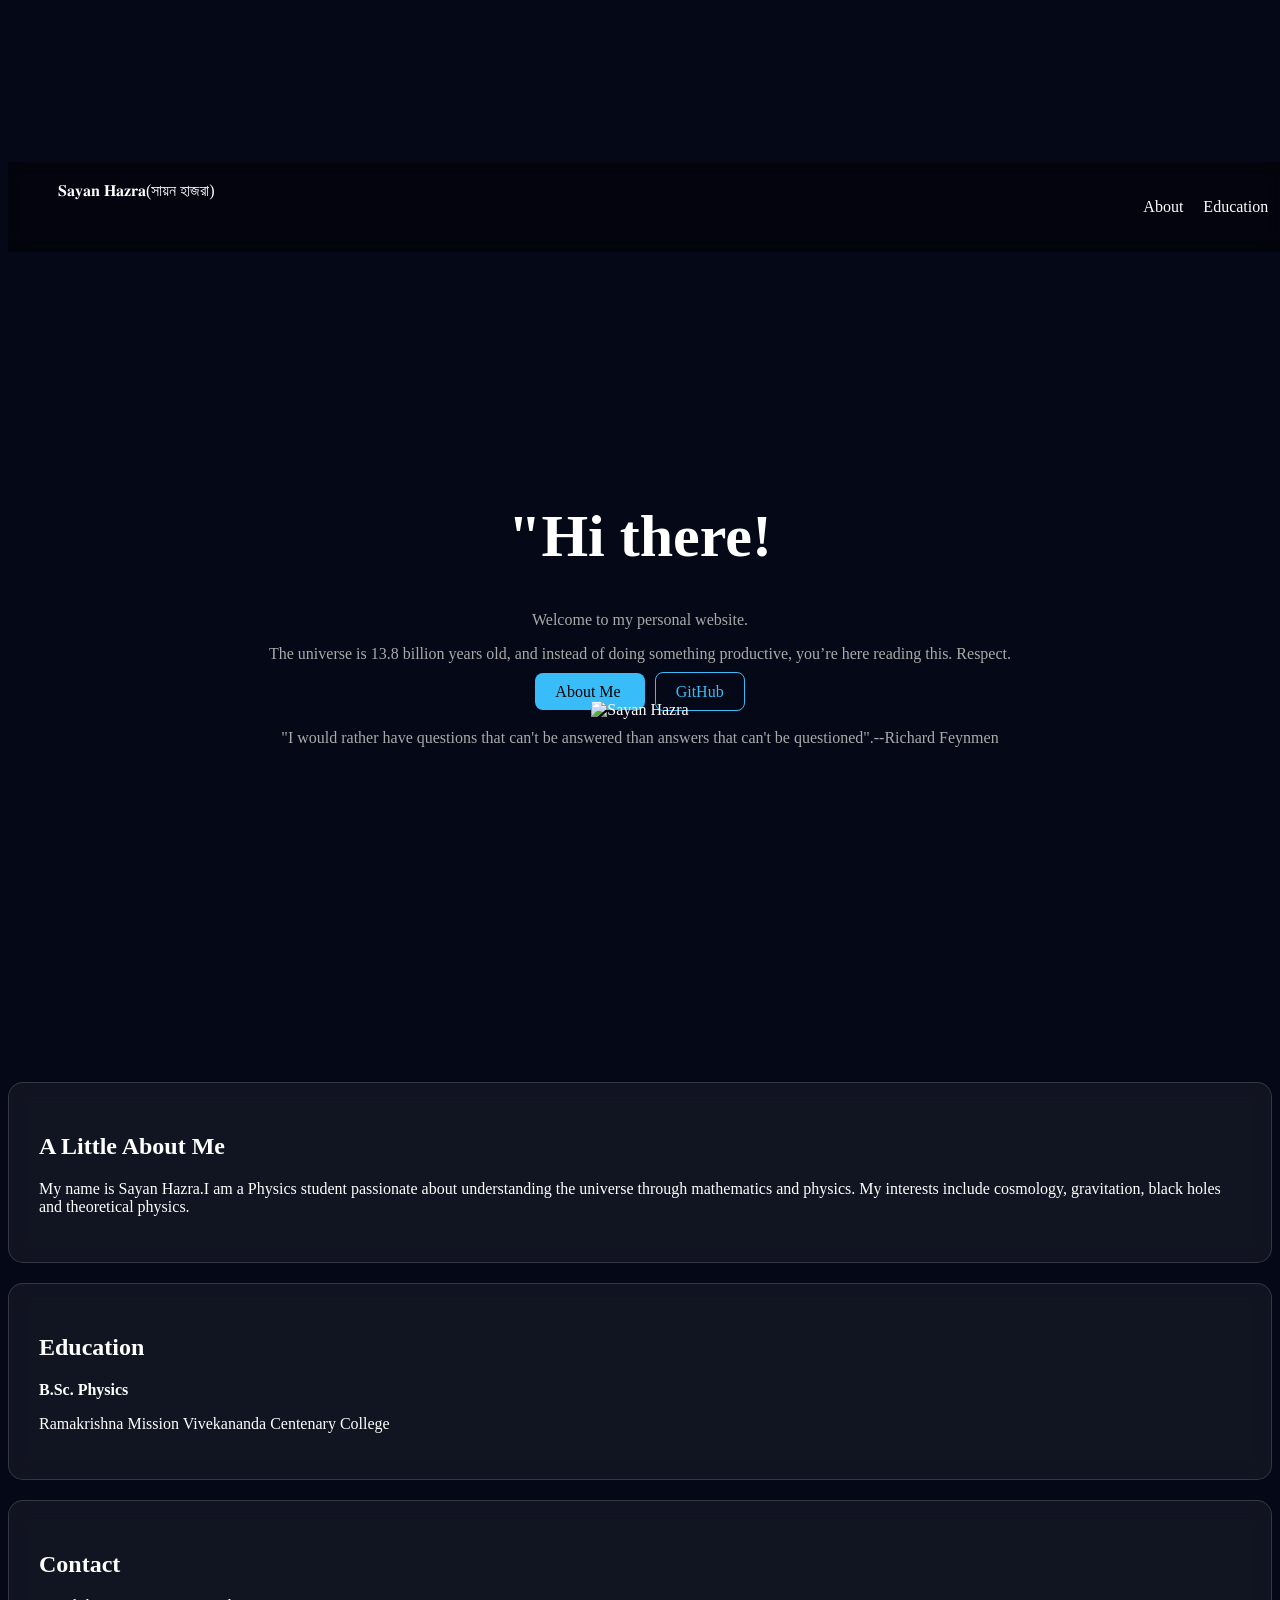
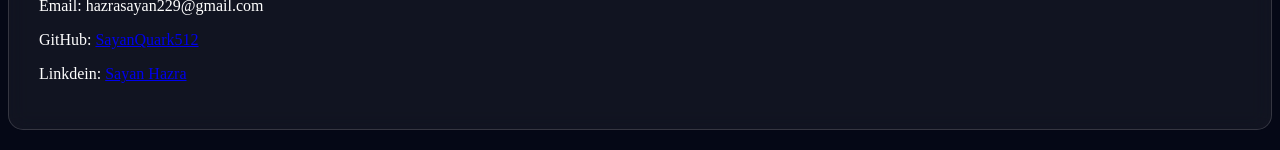
==== index.html @ bc983102 "Update index.html" ====
<!DOCTYPE html>

<html lang="en">
<head>
<meta charset="UTF-8">
<meta name="viewport" content="width=device-width, initial-scale=1.0">
<title>Sayan Hazra | Physics Student</title>

<link rel="stylesheet" href="style.css">

<link href="https://fonts.googleapis.com/css2?family=Inter:wght@300;400;500;600;700&display=swap" rel="stylesheet">
</head>

<body>

<!-- VIDEO BACKGROUND -->

<video autoplay muted loop playsinline id="bg-video">
    <source src="videos/background.mp4" type="video/mp4">
</video>

<!-- NAVBAR -->

<nav>
    <div class="logo">𝐒𝐚𝐲𝐚𝐧 𝐇𝐚𝐳𝐫𝐚(সায়ন হাজরা)</div>
    
  

<ul>
    <li><a href="#about">About</a></li>
    <li><a href="#education">Education</a></li>
    <li><a href="#contact">Contact</a></li>
</ul>


</nav>

<!-- HERO -->

<header>


<div class="hero">

    <div class="hero-text">

        <h1>"Hi there!</h1>

        <p>Welcome to my personal website.</p>

        <p>
            The universe is 13.8 billion years old, and instead of doing something productive, you’re here reading this. Respect.
        </p>

        <div class="buttons">

            <a href="#about" class="btn">
                About Me
            </a>

            <a href="https://github.com/SayanQuark512"
               class="btn outline">
                GitHub
            </a>

        </div>

    </div>

    <div class="hero-image">

        <img src="images/profile.png"
             alt="Sayan Hazra">
        <p class="quote">
            "I would rather have questions that can't be answered than answers that can't be questioned".--Richard Feynmen
        </p>
    </div>

   
        

</div>


</header>

<!-- ABOUT -->

<section id="about" class="card">

<h2>A Little About Me</h2>

<p>
    My name is Sayan Hazra.I am a Physics student passionate about understanding
    the universe through mathematics and physics.
    My interests include cosmology, gravitation,
    black holes and theoretical physics.
</p>


</section>

<!-- EDUCATION -->

<section id="education" class="card">


<h2>Education</h2>

<p>
    <strong>B.Sc. Physics</strong>
</p>

<p>
    Ramakrishna Mission Vivekananda Centenary College
</p>




</section>

<!-- CONTACT -->

<section id="contact" class="card">


<h2>Contact</h2>

<p>
    Email:
    hazrasayan229@gmail.com
</p>

<p>
    GitHub:
    <a href="https://github.com/SayanQuark512">
        SayanQuark512
    </a>
</p>
<p>
    Linkdein:
    <a href="https://linkedin.com/in/sayan-hazra-829270294">
        Sayan Hazra
    </a>
</p>


</section>

</body>
</html>
---- style.css ----
```css
* {
    margin: 0;
    padding: 0;
    box-sizing: border-box;
    font-family: 'Inter', sans-serif;
}

body {
    background: #050816;
    color: white;
    overflow-x: hidden;
}

/* STAR CANVAS */
#stars {
    position: fixed;
    top: 0;
    left: 0;
    width: 100%;
    height: 100%;
    z-index: -1;
}

/* NAVBAR */
nav {
    display: flex;
    justify-content: space-between;
    padding: 20px 50px;
    position: fixed;
    width: 100%;
    background: rgba(0,0,0,0.4);
    backdrop-filter: blur(10px);
}
.card{
    background: rgba(255,255,255,0.08);
    backdrop-filter: blur(12px);
    -webkit-backdrop-filter: blur(12px);
    border: 1px solid rgba(255,255,255,0.15);
    border-radius: 20px;
}

nav ul {
    display: flex;
    list-style: none;
    gap: 20px;
}

nav a {
    color: white;
    text-decoration: none;
}

/* HERO */
header {
    height: 100vh;
    display: flex;
    justify-content: center;
    align-items: center;
    text-align: center;
}

.hero h1 {
    font-size: 60px;
}

.hero p {
    margin-top: 10px;
    color: #aaa;
}

.buttons {
    margin-top: 20px;
}

.btn {
    padding: 10px 20px;
    background: #38bdf8;
    color: black;
    text-decoration: none;
    margin: 5px;
    border-radius: 8px;
}

.outline {
    background: transparent;
    border: 1px solid #38bdf8;
    color: #38bdf8;
}

/* SECTIONS */
section {
    padding: 80px 20%;
}

.card {
    background: rgba(255,255,255,0.05);
    padding: 30px;
    border-radius: 15px;
    margin: 20px 0;
    backdrop-filter: blur(10px);
}

/* GRID */
.grid {
    display: grid;
    grid-template-columns: repeat(auto-fit, minmax(150px, 1fr));
    gap: 15px;
    margin-top: 20px;
}

.box {
    background: rgba(255,255,255,0.08);
    padding: 15px;
    text-align: center;
    border-radius: 10px;
}
```
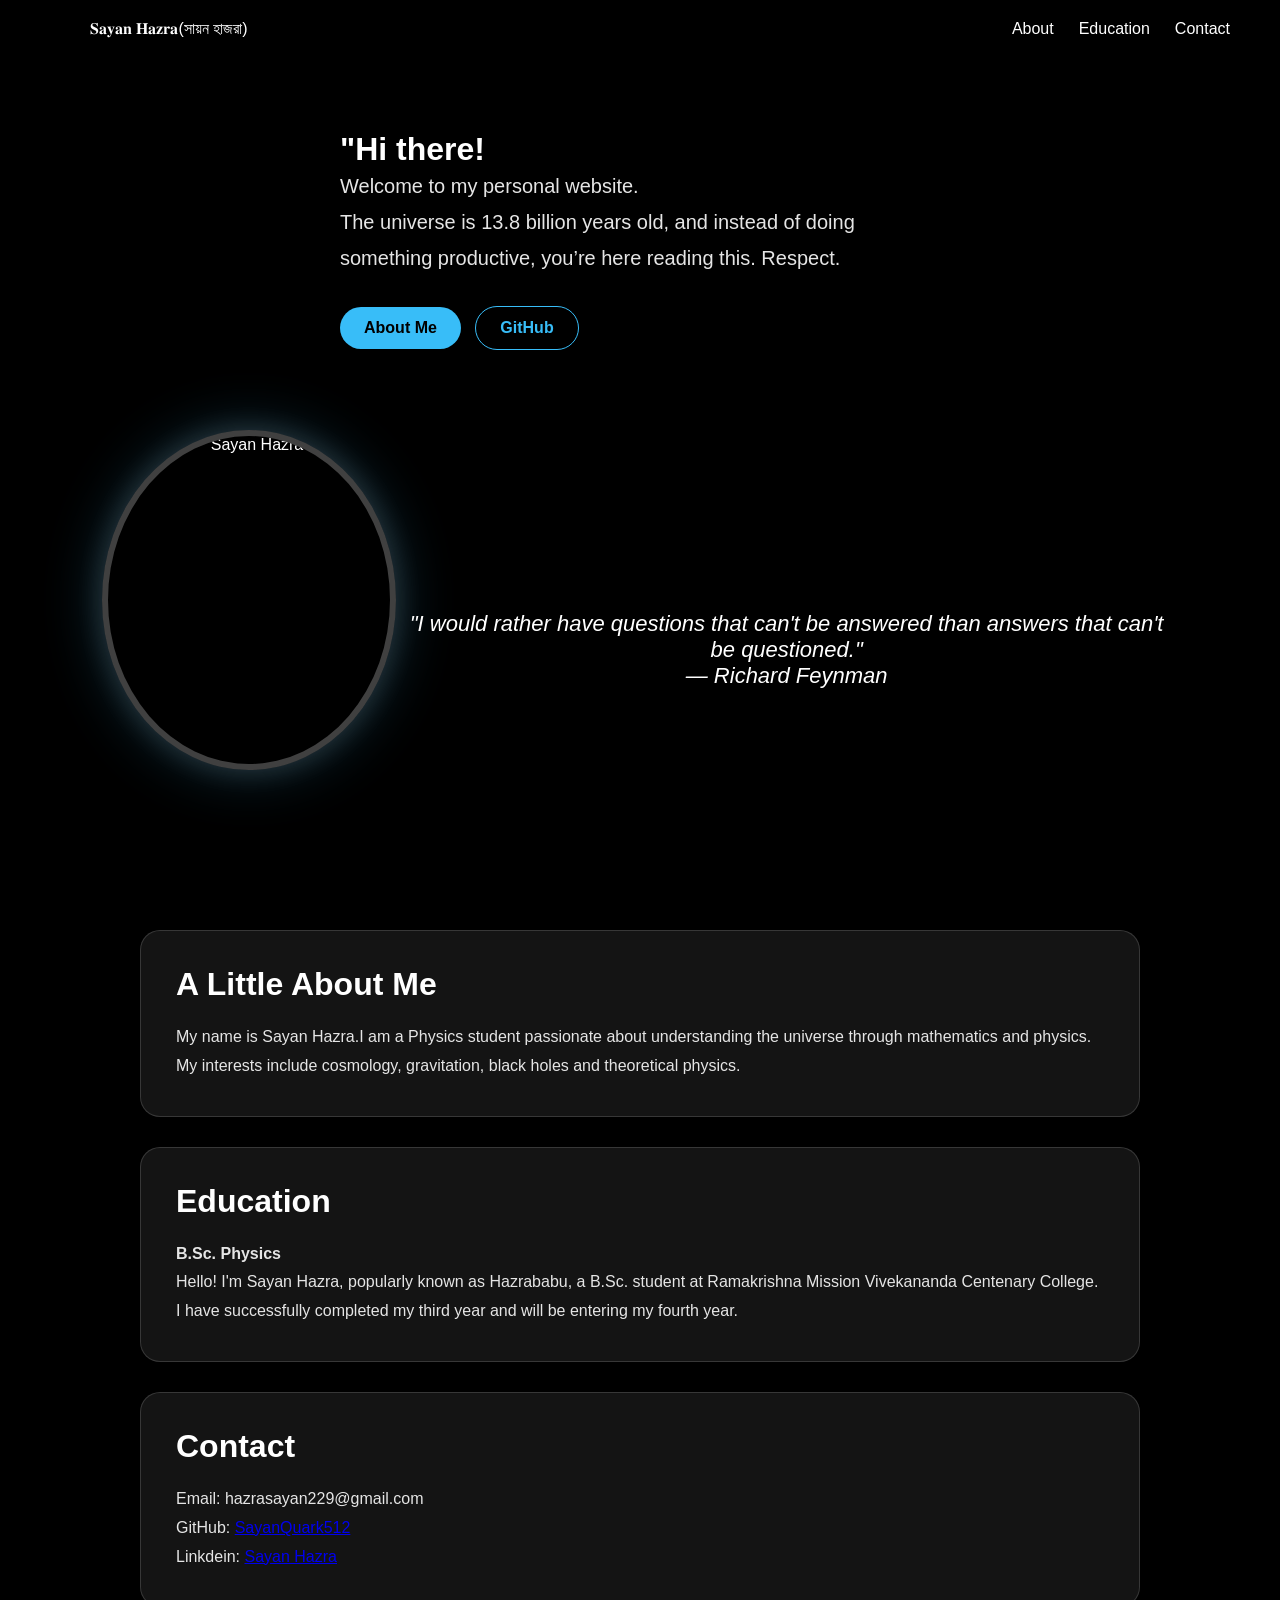
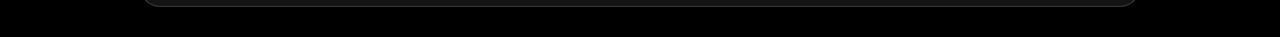
==== commit 853c9605: "Update index.html" ====
--- a/index.html
+++ b/index.html
@@ -72,7 +72,9 @@
         <img src="images/profile.png"
              alt="Sayan Hazra">
         <p class="quote">
-            "I would rather have questions that can't be answered than answers that can't be questioned".--Richard Feynmen
+            "I would rather have questions that can't be answered than answers that can't be questioned."
+            <br>
+            — Richard Feynman
         </p>
     </div>
 
@@ -112,7 +114,8 @@
 </p>
 
 <p>
-    Ramakrishna Mission Vivekananda Centenary College
+    Hello! I'm Sayan Hazra, popularly known as Hazrababu, a B.Sc. student at Ramakrishna Mission Vivekananda Centenary College.
+    I have successfully completed my third year and will be entering my fourth year.
 </p>
 
 
--- a/style.css
+++ b/style.css
@@ -1,118 +1,304 @@
-```css
-* {
-    margin: 0;
-    padding: 0;
-    box-sizing: border-box;
-    font-family: 'Inter', sans-serif;
-}
-
-body {
-    background: #050816;
-    color: white;
-    overflow-x: hidden;
-}
-
-/* STAR CANVAS */
-#stars {
-    position: fixed;
-    top: 0;
-    left: 0;
-    width: 100%;
-    height: 100%;
-    z-index: -1;
+*{
+    margin:0;
+    padding:0;
+    box-sizing:border-box;
+    font-family:'Inter',sans-serif;
+}
+
+html{
+    scroll-behavior:smooth;
+}
+
+body{
+    background:#000;
+    color:white;
+    overflow-x:hidden;
+}
+
+/* VIDEO BACKGROUND */
+
+#bg-video{
+    position:fixed;
+    top:0;
+    left:0;
+    width:100vw;
+    height:100vh;
+    object-fit:cover;
+    z-index:-2;
+}
+
+/* DARK OVERLAY */
+
+body::before{
+    content:"";
+    position:fixed;
+    inset:0;
+    background:rgba(0,0,0,0.45);
+    z-index:-1;
 }
 
 /* NAVBAR */
-nav {
-    display: flex;
-    justify-content: space-between;
-    padding: 20px 50px;
-    position: fixed;
-    width: 100%;
-    background: rgba(0,0,0,0.4);
-    backdrop-filter: blur(10px);
-}
+
+nav{
+    position:fixed;
+    top:0;
+    left:0;
+    width:100%;
+
+    display:flex;
+    justify-content:space-between;
+    align-items:center;
+
+    padding:20px 50px;
+
+    background:rgba(0,0,0,0.25);
+    backdrop-filter:blur(10px);
+
+    z-index:1000;
+}
+
+.logo{
+    margin-left:40px;   /* moves it a little right */
+}
+
+.logo .name{
+    font-size:2rem;     /* bigger name */
+    font-weight:700;
+    color:white;
+}
+
+.logo .quote{
+    font-size:0.8rem;
+    color:#cfcfcf;
+    margin-top:5px;
+    font-style:italic;
+    line-height:1.4;
+}
+
+nav ul{
+    display:flex;
+    list-style:none;
+    gap:25px;
+}
+
+nav a{
+    color:white;
+    text-decoration:none;
+    transition:0.3s;
+}
+
+nav a:hover{
+    color:#38bdf8;
+}
+
+/* HERO SECTION */
+
+header{
+    height:100vh;
+    display:flex;
+    align-items:center;
+    justify-content:center;
+
+    padding-top:80px;
+    padding-left:8%;
+    padding-right:8%;
+}
+
+.hero{
+    width:100%;
+    max-width:1400px;
+
+    display:flex;
+    flex-direction: column;
+    align-items: center;
+    justify-content:space-between;
+    align-items:center;
+
+    gap:80px;
+}
+
+.hero-image {
+    text-align: center;
+    margin-bottom: 80px; /* space below image */
+}
+
+.hero-image img {
+    width: 250px;   /* adjust size if needed */
+    height: auto;
+    border-radius: 50%; /* optional nice circle look */
+}
+
+/* BIG GAP CONTROL */
+.quote {
+    margin-top: 100px;   /* 👈 this creates huge gap */
+    text-align: center;
+    font-size: 22px;
+    font-style: italic;
+    color: #ffffff;
+    max-width: 800px;
+    margin-left: auto;
+    margin-right: auto;
+}
+}
+
+.hero-text h1{
+    font-size:5rem;
+    margin-bottom:20px;
+    font-weight:700;
+}
+
+.hero-text p{
+    font-size:1.25rem;
+    line-height:1.8;
+    color:#e5e5e5;
+    max-width:600px;
+}
+
+.hero-image{
+    flex:1;
+    display:flex;
+    justify-content:center;
+    align-items:center;
+}
+
+.hero-image img{
+    width:340px;
+    height:340px;
+
+    object-fit:cover;
+
+    border-radius:50%;
+
+    border:6px solid rgba(255,255,255,0.25);
+
+    box-shadow:
+        0 0 30px rgba(255,255,255,0.15),
+        0 0 60px rgba(56,189,248,0.25);
+
+    animation:float 5s ease-in-out infinite;
+}
+/* BIG GAP CONTROL */
+.quote {
+    margin-top: 100px;   /* 👈 this creates huge gap */
+    text-align: center;
+    font-size: 22px;
+    font-style: italic;
+    color: #ffffff;
+    max-width: 800px;
+    margin-left: auto;
+    margin-right: auto;
+}
+
+/* FLOAT EFFECT */
+
+@keyframes float{
+
+    0%,100%{
+        transform:translateY(0);
+    }
+
+    50%{
+        transform:translateY(-15px);
+    }
+
+}
+
+/* BUTTONS */
+
+.buttons{
+    margin-top:30px;
+}
+
+.btn{
+    display:inline-block;
+
+    padding:12px 24px;
+    margin-right:10px;
+
+    border-radius:30px;
+
+    text-decoration:none;
+
+    background:#38bdf8;
+    color:#000;
+
+    font-weight:600;
+
+    transition:0.3s;
+}
+
+.btn:hover{
+    transform:translateY(-3px);
+}
+
+.outline{
+    background:transparent;
+    color:#38bdf8;
+    border:1px solid #38bdf8;
+}
+
+/* CONTENT SECTIONS */
+
+section{
+    padding:80px 10%;
+}
+
 .card{
-    background: rgba(255,255,255,0.08);
-    backdrop-filter: blur(12px);
-    -webkit-backdrop-filter: blur(12px);
-    border: 1px solid rgba(255,255,255,0.15);
-    border-radius: 20px;
-}
-
-nav ul {
-    display: flex;
-    list-style: none;
-    gap: 20px;
-}
-
-nav a {
-    color: white;
-    text-decoration: none;
-}
-
-/* HERO */
-header {
-    height: 100vh;
-    display: flex;
-    justify-content: center;
-    align-items: center;
-    text-align: center;
-}
-
-.hero h1 {
-    font-size: 60px;
-}
-
-.hero p {
-    margin-top: 10px;
-    color: #aaa;
-}
-
-.buttons {
-    margin-top: 20px;
-}
-
-.btn {
-    padding: 10px 20px;
-    background: #38bdf8;
-    color: black;
-    text-decoration: none;
-    margin: 5px;
-    border-radius: 8px;
-}
-
-.outline {
-    background: transparent;
-    border: 1px solid #38bdf8;
-    color: #38bdf8;
-}
-
-/* SECTIONS */
-section {
-    padding: 80px 20%;
-}
-
-.card {
-    background: rgba(255,255,255,0.05);
-    padding: 30px;
-    border-radius: 15px;
-    margin: 20px 0;
-    backdrop-filter: blur(10px);
-}
-
-/* GRID */
-.grid {
-    display: grid;
-    grid-template-columns: repeat(auto-fit, minmax(150px, 1fr));
-    gap: 15px;
-    margin-top: 20px;
-}
-
-.box {
-    background: rgba(255,255,255,0.08);
-    padding: 15px;
-    text-align: center;
-    border-radius: 10px;
-}
-```
+    max-width:1000px;
+
+    margin:30px auto;
+
+    padding:35px;
+
+    background:rgba(255,255,255,0.08);
+
+    backdrop-filter:blur(12px);
+    -webkit-backdrop-filter:blur(12px);
+
+    border:1px solid rgba(255,255,255,0.15);
+
+    border-radius:20px;
+}
+
+.card h2{
+    margin-bottom:20px;
+    font-size:2rem;
+}
+
+.card p{
+    line-height:1.8;
+    color:#e5e5e5;
+}
+
+/* MOBILE */
+
+@media(max-width:900px){
+
+    nav{
+        padding:15px 20px;
+    }
+
+    nav ul{
+        gap:12px;
+    }
+
+    .hero{
+        flex-direction:column-reverse;
+        text-align:center;
+        gap:40px;
+    }
+
+    .hero-text h1{
+        font-size:3rem;
+    }
+
+    .hero-text p{
+        max-width:100%;
+    }
+
+    .hero-image img{
+        width:250px;
+        height:250px;
+    }
+
+}
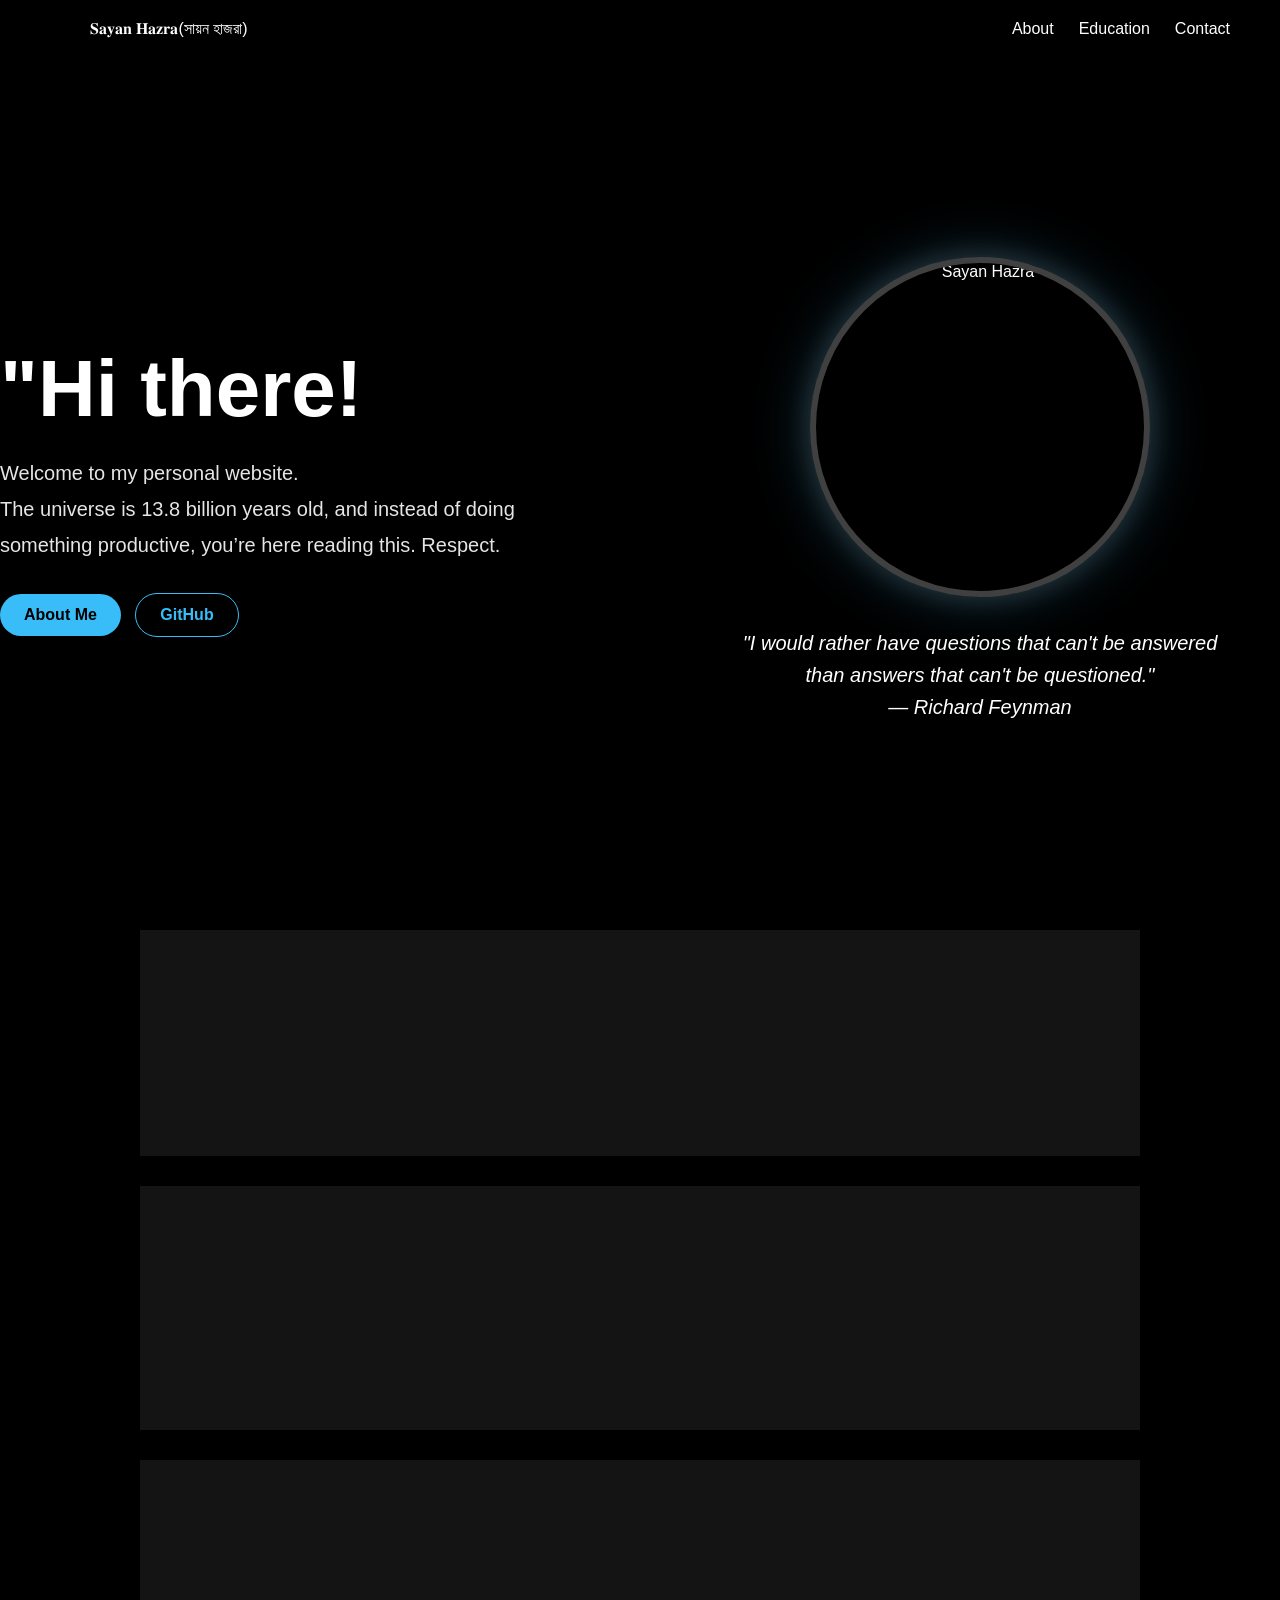
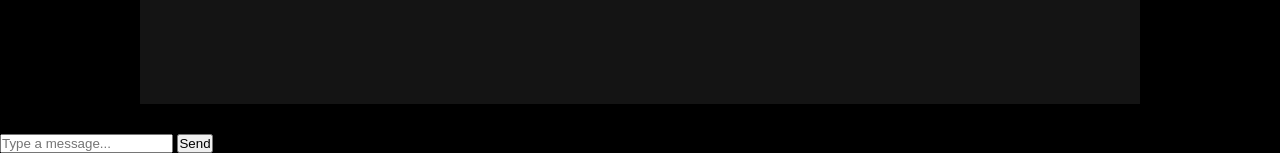
==== commit b80c7149: "Update index.html" ====
--- a/index.html
+++ b/index.html
@@ -150,6 +150,12 @@
 
 
 </section>
-
+<script src="js/script.js"></script>
 </body>
 </html>
+<div class="chat-box">
+  <div id="chat-messages"></div>
+
+  <input type="text" id="chat-input" placeholder="Type a message...">
+  <button onclick="sendMessage()">Send</button>
+</div>
--- a/style.css
+++ b/style.css
@@ -2,7 +2,7 @@
     margin:0;
     padding:0;
     box-sizing:border-box;
-    font-family:'Inter',sans-serif;
+    font-family:'Inter', sans-serif;
 }
 
 html{
@@ -11,12 +11,11 @@
 
 body{
     background:#000;
-    color:white;
+    color:#fff;
     overflow-x:hidden;
 }
 
 /* VIDEO BACKGROUND */
-
 #bg-video{
     position:fixed;
     top:0;
@@ -28,7 +27,6 @@
 }
 
 /* DARK OVERLAY */
-
 body::before{
     content:"";
     position:fixed;
@@ -38,7 +36,6 @@
 }
 
 /* NAVBAR */
-
 nav{
     position:fixed;
     top:0;
@@ -58,13 +55,13 @@
 }
 
 .logo{
-    margin-left:40px;   /* moves it a little right */
+    margin-left:40px;
 }
 
 .logo .name{
-    font-size:2rem;     /* bigger name */
+    font-size:3.5rem;
     font-weight:700;
-    color:white;
+    color:#fff;
 }
 
 .logo .quote{
@@ -72,9 +69,9 @@
     color:#cfcfcf;
     margin-top:5px;
     font-style:italic;
-    line-height:1.4;
-}
-
+}
+
+/* NAV LINKS */
 nav ul{
     display:flex;
     list-style:none;
@@ -82,7 +79,7 @@
 }
 
 nav a{
-    color:white;
+    color:#fff;
     text-decoration:none;
     transition:0.3s;
 }
@@ -92,16 +89,12 @@
 }
 
 /* HERO SECTION */
-
 header{
     height:100vh;
     display:flex;
     align-items:center;
     justify-content:center;
-
     padding-top:80px;
-    padding-left:8%;
-    padding-right:8%;
 }
 
 .hero{
@@ -109,42 +102,16 @@
     max-width:1400px;
 
     display:flex;
-    flex-direction: column;
-    align-items: center;
     justify-content:space-between;
     align-items:center;
 
     gap:80px;
 }
 
-.hero-image {
-    text-align: center;
-    margin-bottom: 80px; /* space below image */
-}
-
-.hero-image img {
-    width: 250px;   /* adjust size if needed */
-    height: auto;
-    border-radius: 50%; /* optional nice circle look */
-}
-
-/* BIG GAP CONTROL */
-.quote {
-    margin-top: 100px;   /* 👈 this creates huge gap */
-    text-align: center;
-    font-size: 22px;
-    font-style: italic;
-    color: #ffffff;
-    max-width: 800px;
-    margin-left: auto;
-    margin-right: auto;
-}
-}
-
+/* LEFT TEXT */
 .hero-text h1{
     font-size:5rem;
     margin-bottom:20px;
-    font-weight:700;
 }
 
 .hero-text p{
@@ -154,76 +121,20 @@
     max-width:600px;
 }
 
-.hero-image{
-    flex:1;
-    display:flex;
-    justify-content:center;
-    align-items:center;
-}
-
-.hero-image img{
-    width:340px;
-    height:340px;
-
-    object-fit:cover;
-
-    border-radius:50%;
-
-    border:6px solid rgba(255,255,255,0.25);
-
-    box-shadow:
-        0 0 30px rgba(255,255,255,0.15),
-        0 0 60px rgba(56,189,248,0.25);
-
-    animation:float 5s ease-in-out infinite;
-}
-/* BIG GAP CONTROL */
-.quote {
-    margin-top: 100px;   /* 👈 this creates huge gap */
-    text-align: center;
-    font-size: 22px;
-    font-style: italic;
-    color: #ffffff;
-    max-width: 800px;
-    margin-left: auto;
-    margin-right: auto;
-}
-
-/* FLOAT EFFECT */
-
-@keyframes float{
-
-    0%,100%{
-        transform:translateY(0);
-    }
-
-    50%{
-        transform:translateY(-15px);
-    }
-
-}
-
 /* BUTTONS */
-
 .buttons{
     margin-top:30px;
 }
 
 .btn{
     display:inline-block;
-
     padding:12px 24px;
     margin-right:10px;
-
     border-radius:30px;
-
     text-decoration:none;
-
     background:#38bdf8;
     color:#000;
-
     font-weight:600;
-
     transition:0.3s;
 }
 
@@ -237,63 +148,75 @@
     border:1px solid #38bdf8;
 }
 
-/* CONTENT SECTIONS */
-
+/* RIGHT SIDE IMAGE + QUOTE */
+.hero-image{
+    flex:1;
+    display:flex;
+    flex-direction:column;
+    align-items:center;
+    justify-content:center;
+    text-align:center;
+}
+
+.hero-image img{
+    width:340px;
+    height:340px;
+    object-fit:cover;
+    border-radius:50%;
+    border:6px solid rgba(255,255,255,0.25);
+
+    box-shadow:
+        0 0 30px rgba(255,255,255,0.15),
+        0 0 60px rgba(56,189,248,0.25);
+
+    animation:float 5s ease-in-out infinite;
+    margin-bottom:20px;
+}
+
+/* QUOTE BELOW IMAGE */
+.quote{
+    margin-top:10px;
+    font-size:20px;
+    font-style:italic;
+    color:#fff;
+    max-width:500px;
+    line-height:1.6;
+}
+
+/* FLOAT ANIMATION */
+@keyframes float{
+    0%,100%{ transform:translateY(0); }
+    50%{ transform:translateY(-15px); }
+}
+
+/* SECTIONS */
 section{
     padding:80px 10%;
 }
 
 .card{
     max-width:1000px;
-
     margin:30px auto;
-
-    padding:35px;
+    padding:80px;
 
     background:rgba(255,255,255,0.08);
-
     backdrop-filter:blur(12px);
-    -webkit-backdrop-filter:blur(12px);
 
     border:1px solid rgba(255,255,255,0.15);
-
     border-radius:20px;
 }
 
-.card h2{
-    margin-bottom:20px;
-    font-size:2rem;
-}
-
-.card p{
-    line-height:1.8;
-    color:#e5e5e5;
-}
-
-/* MOBILE */
-
+/* MOBILE RESPONSIVE */
 @media(max-width:900px){
 
-    nav{
-        padding:15px 20px;
-    }
-
-    nav ul{
-        gap:12px;
-    }
-
     .hero{
-        flex-direction:column-reverse;
+        flex-direction:column;
         text-align:center;
         gap:40px;
     }
 
     .hero-text h1{
         font-size:3rem;
-    }
-
-    .hero-text p{
-        max-width:100%;
     }
 
     .hero-image img{
@@ -301,4 +224,12 @@
         height:250px;
     }
 
-}
+    .quote{
+        font-size:16px;
+        max-width:90%;
+    }
+
+    nav{
+        padding:15px 20px;
+    }
+}
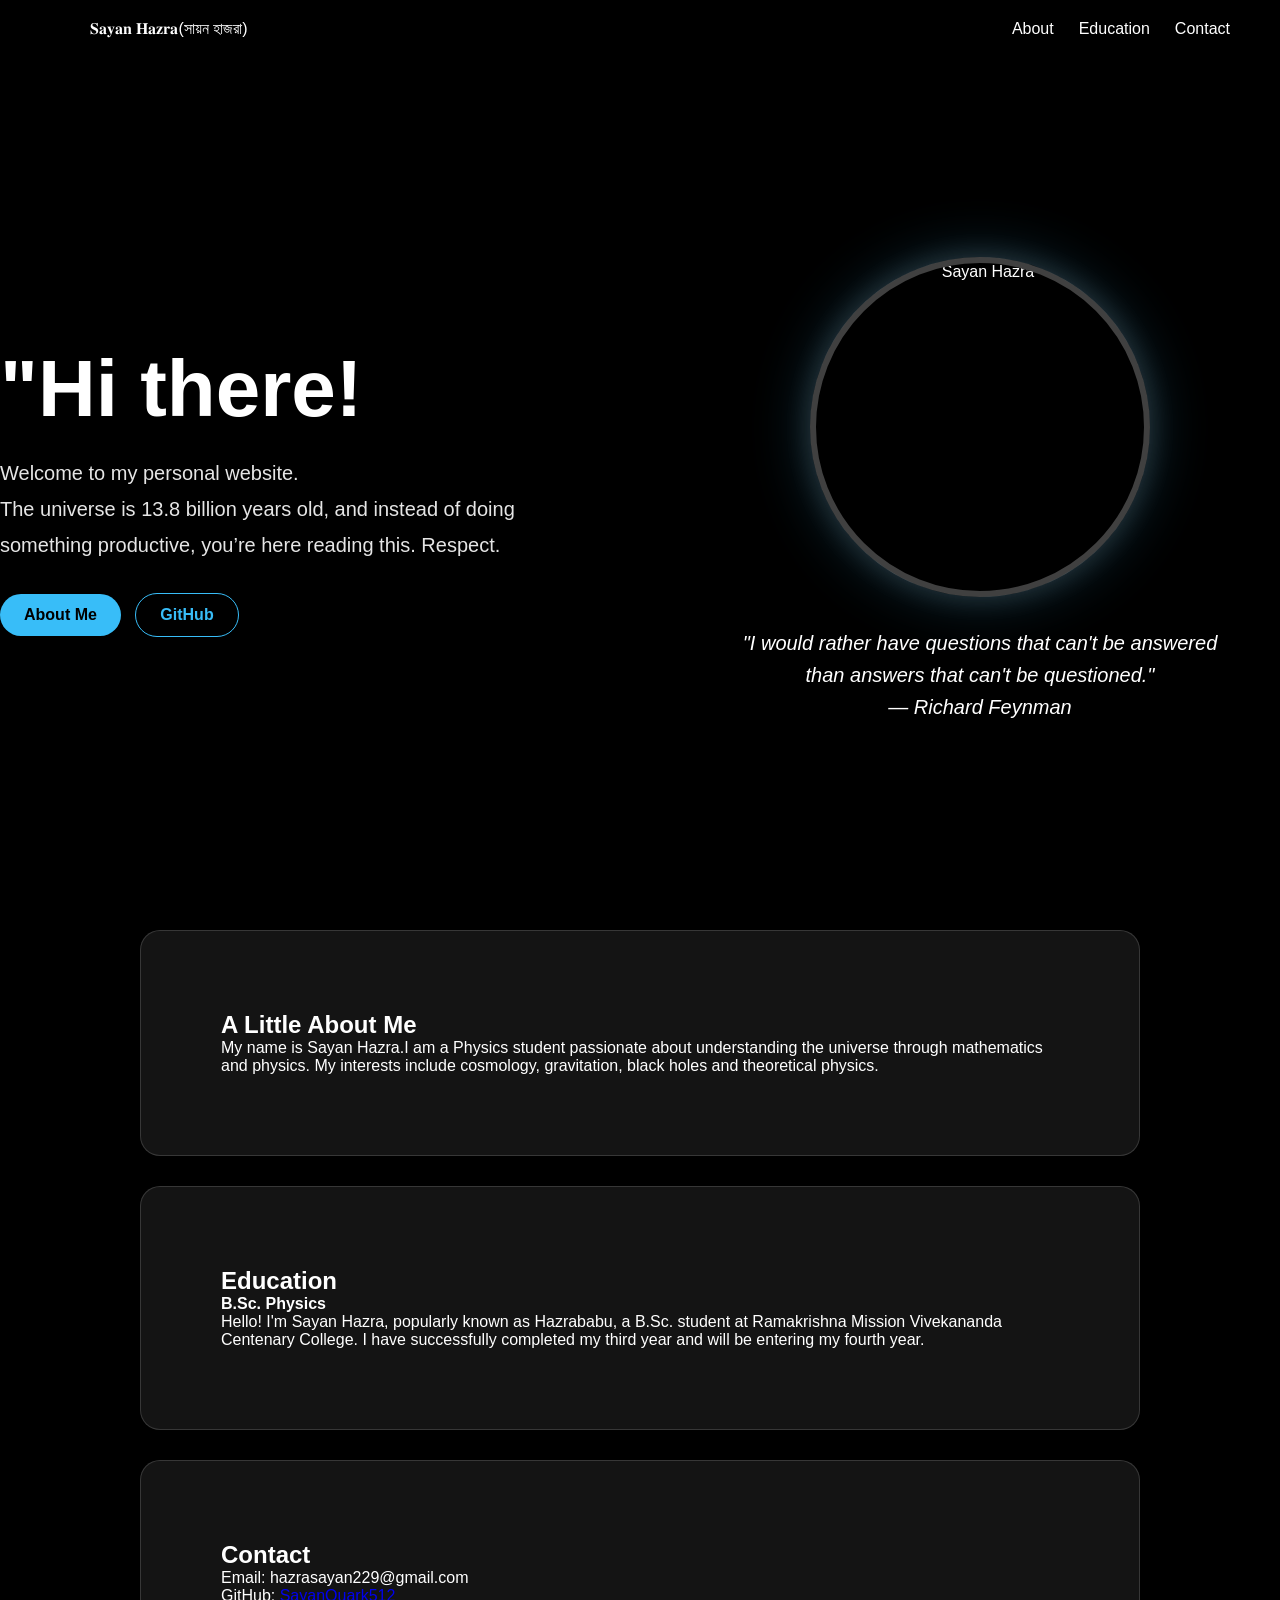
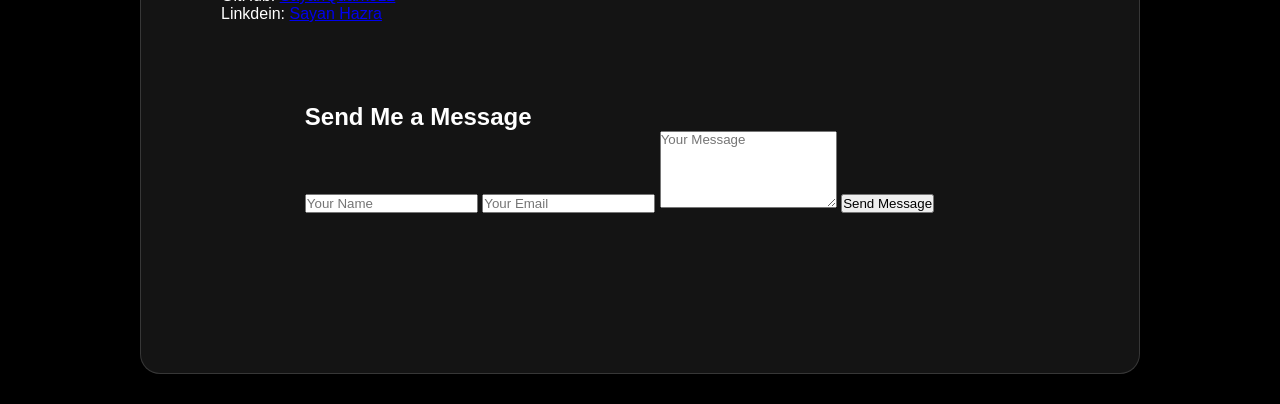
==== commit 92547ee0: "Update index.html" ====
--- a/index.html
+++ b/index.html
@@ -149,13 +149,16 @@
 </p>
 
 
+<section id="contact">
+    <h2>Send Me a Message</h2>
+
+    <form action="https://formsubmit.co/yourgmail@gmail.com" method="POST">
+        <input type="text" name="name" placeholder="Your Name" required>
+
+        <input type="email" name="email" placeholder="Your Email" required>
+
+        <textarea name="message" rows="5" placeholder="Your Message" required></textarea>
+
+        <button type="submit">Send Message</button>
+    </form>
 </section>
-<script src="js/script.js"></script>
-</body>
-</html>
-<div class="chat-box">
-  <div id="chat-messages"></div>
-
-  <input type="text" id="chat-input" placeholder="Type a message...">
-  <button onclick="sendMessage()">Send</button>
-</div>
